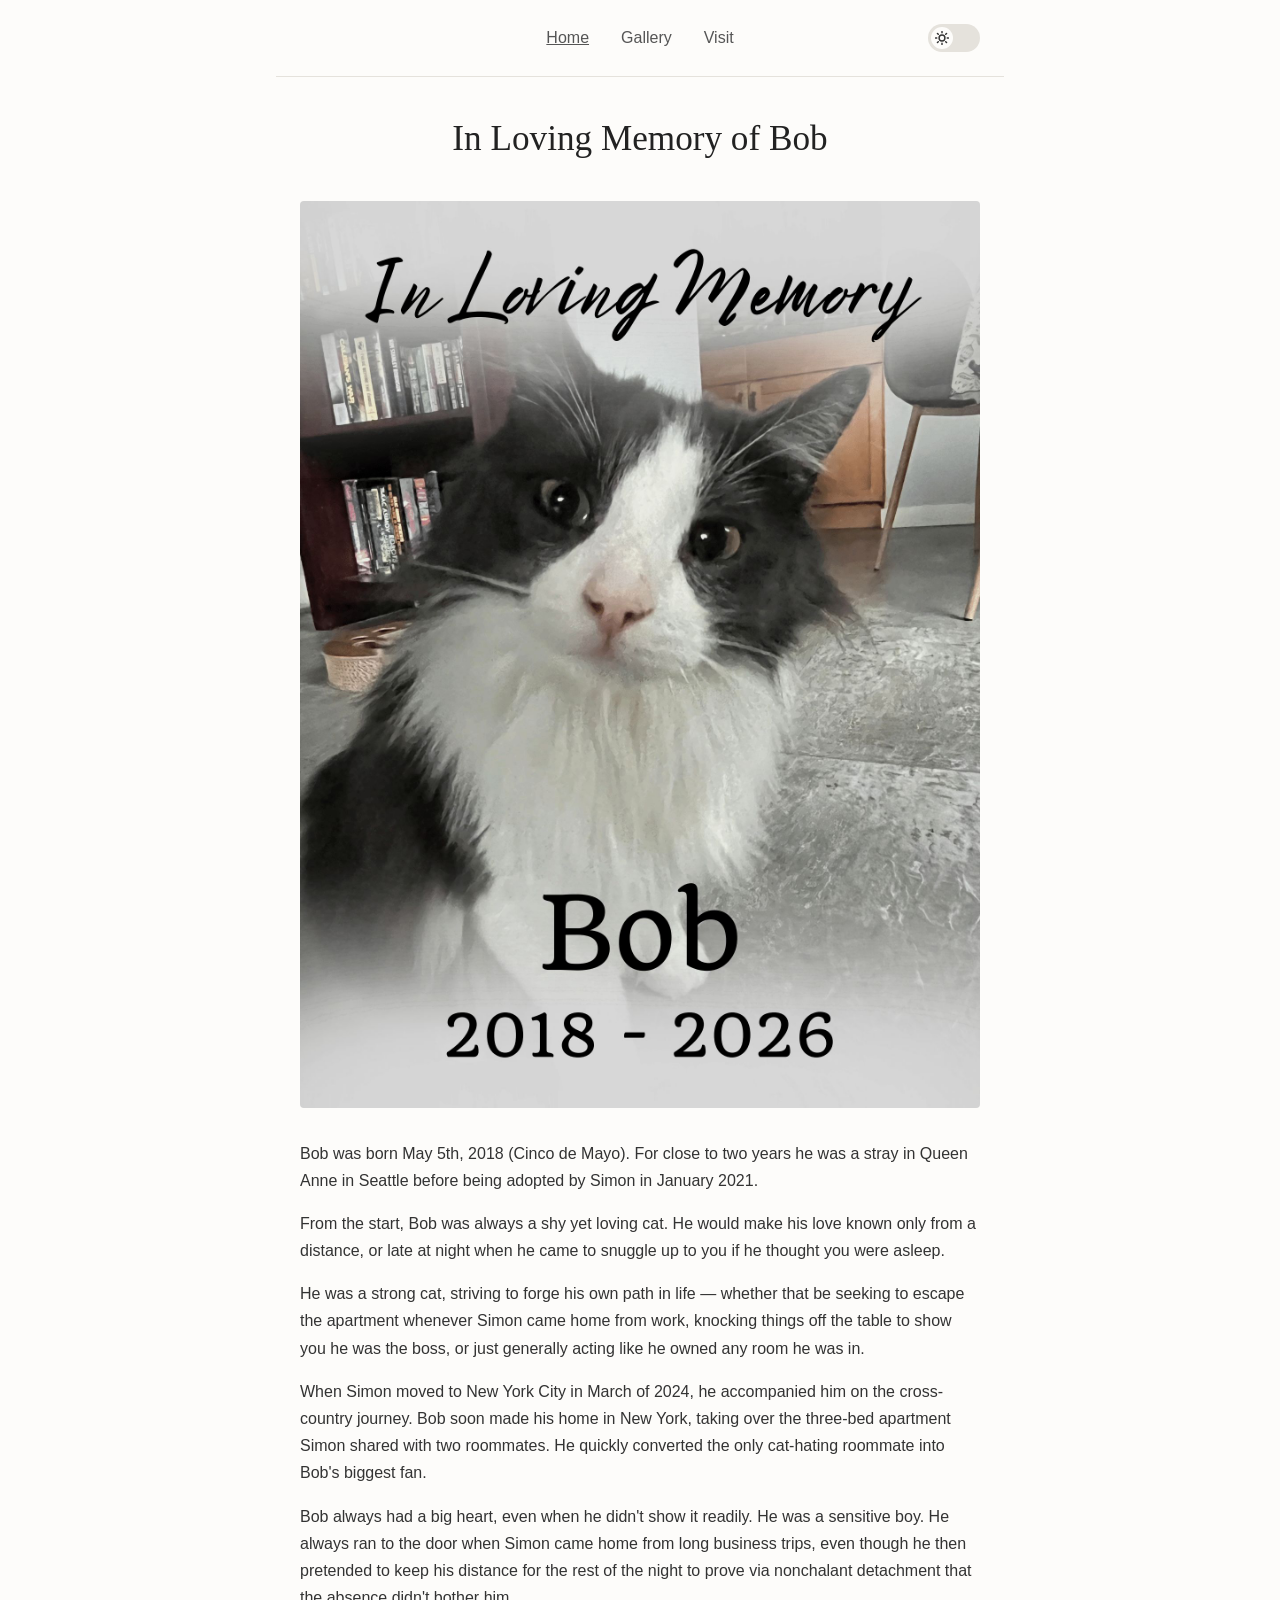
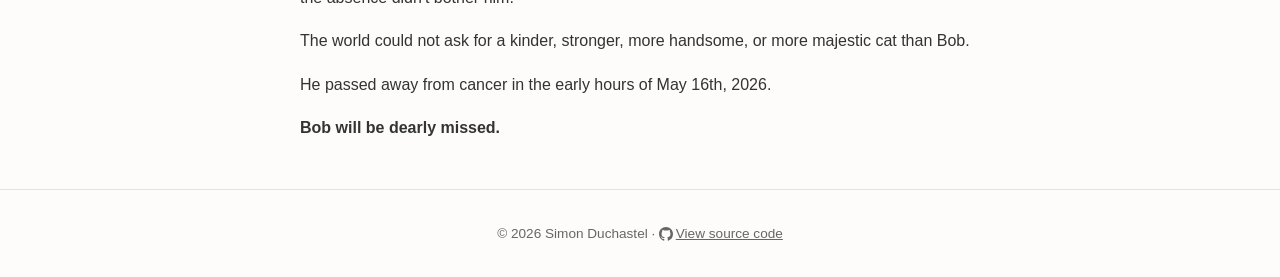
==== index.html @ ce9b36d9 "Underline nav link for the current page (#17)" ====
<!DOCTYPE html>
<html lang="en">
<head>
  <meta charset="UTF-8">
  <meta name="viewport" content="width=device-width, initial-scale=1.0">
  <title>In Memory of Bob</title>
  <script>
  (function() {
    try {
      var saved = localStorage.getItem('theme');
      if (saved === 'dark') document.documentElement.classList.add('dark');
      else if (saved === 'light') document.documentElement.classList.add('light');
      else if (matchMedia('(prefers-color-scheme: dark)').matches)
        document.documentElement.classList.add('dark');
      else
        document.documentElement.classList.add('light');
    } catch (e) {
      if (matchMedia('(prefers-color-scheme: dark)').matches)
        document.documentElement.classList.add('dark');
      else
        document.documentElement.classList.add('light');
    }
  })();
  </script>
  <link rel="stylesheet" href="style.css">
  <noscript>
    <style>
      #theme-toggle {
        display: none;
      }
    </style>
  </noscript>
</head>
<body>
  <nav>
    <div class="nav-links">
      <a href="index.html" aria-current="page">Home</a>
      <a href="gallery.html">Gallery</a>
      <a href="visit.html">Visit</a>
    </div>
    <button id="theme-toggle" type="button" aria-label="Toggle dark mode">
      <span class="switch-thumb">
        <svg class="icon-sun" xmlns="http://www.w3.org/2000/svg" width="14" height="14" viewBox="0 0 24 24" fill="none" stroke="currentColor" stroke-width="2.5" stroke-linecap="round" stroke-linejoin="round"><circle cx="12" cy="12" r="5"/><path d="M12 1v2M12 21v2M4.22 4.22l1.42 1.42M18.36 18.36l1.42 1.42M1 12h2M21 12h2M4.22 19.78l1.42-1.42M18.36 5.64l1.42-1.42"/></svg>
        <svg class="icon-moon" xmlns="http://www.w3.org/2000/svg" width="14" height="14" viewBox="0 0 24 24" fill="none" stroke="currentColor" stroke-width="2.5" stroke-linecap="round" stroke-linejoin="round"><path d="M21 12.79A9 9 0 1 1 11.21 3 7 7 0 0 0 21 12.79z"/></svg>
      </span>
    </button>
  </nav>

  <main>
    <h1>In Loving Memory of Bob</h1>

    <figure class="hero">
      <label for="lb-hero" class="lightbox-trigger">
        <img src="images/in-loving-memory.jpg" alt="Bob">
      </label>
    </figure>

    <input type="checkbox" id="lb-hero" hidden>
    <label for="lb-hero" class="lightbox">
      <span class="lightbox-close">&times;</span>
      <img src="images/in-loving-memory.jpg" alt="Bob">
    </label>

    <p>Bob was born May 5th, 2018 (Cinco de Mayo). For close to two years he was a stray in Queen Anne in Seattle before being adopted by Simon in January 2021.</p>

    <p>From the start, Bob was always a shy yet loving cat. He would make his love known only from a distance, or late at night when he came to snuggle up to you if he thought you were asleep.</p>

    <p>He was a strong cat, striving to forge his own path in life — whether that be seeking to escape the apartment whenever Simon came home from work, knocking things off the table to show you he was the boss, or just generally acting like he owned any room he was in.</p>

    <p>When Simon moved to New York City in March of 2024, he accompanied him on the cross-country journey. Bob soon made his home in New York, taking over the three-bed apartment Simon shared with two roommates. He quickly converted the only cat-hating roommate into Bob's biggest fan.</p>

    <p>Bob always had a big heart, even when he didn't show it readily. He was a sensitive boy. He always ran to the door when Simon came home from long business trips, even though he then pretended to keep his distance for the rest of the night to prove via nonchalant detachment that the absence didn't bother him.</p>

    <p>The world could not ask for a kinder, stronger, more handsome, or more majestic cat than Bob.</p>

    <p>He passed away from cancer in the early hours of May 16th, 2026.</p>
      
    <p><strong>Bob will be dearly missed.</strong></p>
  </main>

  <footer>
    &copy; 2026 Simon Duchastel ·
    <a href="https://github.com/simon-duchastel/bob-memorial" target="_blank" rel="noopener noreferrer">
      <svg class="github-icon" xmlns="http://www.w3.org/2000/svg" width="14" height="14" viewBox="0 0 16 16" fill="currentColor">
        <path d="M8 0C3.58 0 0 3.58 0 8c0 3.54 2.29 6.53 5.47 7.59.4.07.55-.17.55-.38 0-.19-.01-.82-.01-1.49-2.01.37-2.53-.49-2.69-.94-.09-.23-.48-.94-.82-1.13-.28-.15-.68-.52-.01-.53.63-.01 1.08.58 1.23.82.72 1.21 1.87.87 2.33.66.07-.52.28-.87.51-1.07-1.78-.2-3.64-.89-3.64-3.95 0-.87.31-1.59.82-2.15-.08-.2-.36-1.02.08-2.12 0 0 .67-.21 2.2.82.64-.18 1.32-.27 2-.27.68 0 1.36.09 2 .27 1.53-1.04 2.2-.82 2.2-.82.44 1.1.16 1.92.08 2.12.51.56.82 1.28.82 2.15 0 3.07-1.87 3.75-3.65 3.95.29.25.54.73.54 1.48 0 1.07-.01 1.93-.01 2.2 0 .21.15.46.55.38A8.013 8.013 0 0016 8c0-4.42-3.58-8-8-8z"/>
      </svg>View source code
    </a>
  </footer>
  <script src="theme.js"></script>
</body>
</html>
---- style.css ----
:root {
  --bg: #fdfcfa;
  --text: #333;
  --heading: #222;
  --muted: #666;
  --nav: #555;
  --border: #e5e2dc;
  --link: #2c5aa0;
  --nav-hover: #000;
  --lightbox-bg: rgba(0, 0, 0, 0.72);
  --lightbox-close: #fff;
}

@media (prefers-color-scheme: dark) {
  :root {
    --bg: #1a1a1a;
    --text: #d5d0c8;
    --heading: #e5e2dc;
    --muted: #999;
    --nav: #aaa;
    --border: #3a3530;
    --link: #7aa8e0;
    --nav-hover: #fff;
    --lightbox-bg: rgba(0, 0, 0, 0.92);
    --lightbox-close: #fff;
  }
}

:root.dark {
  --bg: #1a1a1a;
  --text: #d5d0c8;
  --heading: #e5e2dc;
  --muted: #999;
  --nav: #aaa;
  --border: #3a3530;
  --link: #7aa8e0;
  --nav-hover: #fff;
  --lightbox-bg: rgba(0, 0, 0, 0.92);
  --lightbox-close: #fff;
}

:root.light {
  --bg: #fdfcfa;
  --text: #333;
  --heading: #222;
  --muted: #666;
  --nav: #555;
  --border: #e5e2dc;
  --link: #2c5aa0;
  --nav-hover: #000;
  --lightbox-bg: rgba(0, 0, 0, 0.72);
  --lightbox-close: #fff;
}

body {
  font-family: -apple-system, BlinkMacSystemFont, "Segoe UI", Roboto, sans-serif;
  line-height: 1.7;
  color: var(--text);
  background: var(--bg);
  margin: 0;
  padding: 0;
}

nav {
  max-width: 680px;
  margin: 0 auto;
  padding: 1.5rem;
  display: grid;
  grid-template-columns: 1fr auto 1fr;
  align-items: center;
  border-bottom: 1px solid var(--border);
}

.nav-links {
  grid-column: 2;
  display: flex;
  justify-content: center;
  gap: 2rem;
}

nav a {
  color: var(--nav);
  text-decoration: none;
  font-weight: 500;
}

nav a:hover {
  color: var(--nav-hover);
  text-decoration: underline;
}

nav a[aria-current="page"] {
  text-decoration: underline;
}

#theme-toggle {
  grid-column: 3;
  justify-self: end;
  position: relative;
  width: 52px;
  height: 28px;
  border-radius: 28px;
  border: none;
  background: var(--border);
  cursor: pointer;
  padding: 0;
}

#theme-toggle:hover {
  opacity: 0.9;
}

.switch-thumb {
  position: absolute;
  top: 3px;
  left: 3px;
  width: 22px;
  height: 22px;
  border-radius: 50%;
  background: var(--bg);
  display: flex;
  align-items: center;
  justify-content: center;
}

#theme-toggle svg {
  position: absolute;
  opacity: 0;
  color: var(--text);
}

html:not(.dark) #theme-toggle .icon-sun {
  opacity: 1;
}

html.dark #theme-toggle .icon-moon {
  opacity: 1;
}

html.dark #theme-toggle {
  background: #555;
}

html.theme-ready #theme-toggle {
  transition: background 0.3s;
}

html.theme-ready #theme-toggle svg {
  transition: opacity 0.2s;
}

html.theme-ready .switch-thumb {
  transition: transform 0.3s cubic-bezier(0.4, 0.0, 0.2, 1);
}

html.dark #theme-toggle .switch-thumb {
  transform: translateX(24px);
}

main {
  max-width: 680px;
  margin: 0 auto;
  padding: 2rem 1.5rem;
}

h1, h2 {
  font-family: Georgia, "Times New Roman", serif;
  text-align: center;
  font-weight: normal;
  color: var(--heading);
}

h1 {
  margin-top: 0;
  font-size: 2.2rem;
}

img {
  max-width: 100%;
  height: auto;
  display: block;
  border-radius: 4px;
}

figure {
  margin: 2rem 0;
}

figcaption {
  text-align: center;
  font-size: 0.9rem;
  color: var(--muted);
  margin-top: 0.5rem;
}

.hero {
  margin: 2rem 0;
}

.gallery img {
  margin: 0 auto 2rem;
}

a {
  color: var(--link);
}

footer {
  text-align: center;
  padding: 2rem;
  font-size: 0.85rem;
  color: var(--muted);
  border-top: 1px solid var(--border);
}

footer a {
  color: inherit;
}

footer .github-icon {
  vertical-align: middle;
  margin-right: 0.2em;
}

.lightbox-trigger {
  display: block;
  cursor: zoom-in;
}

.lightbox {
  display: none;
  position: fixed;
  inset: 0;
  background: var(--lightbox-bg);
  z-index: 100;
  justify-content: center;
  align-items: center;
  padding: 2rem;
  cursor: default;
}

input[type="checkbox"]:checked + .lightbox {
  display: flex;
}

.lightbox img {
  max-width: 100%;
  max-height: 100%;
  object-fit: contain;
  border-radius: 4px;
}

.lightbox-close {
  position: absolute;
  top: 1rem;
  right: 1.5rem;
  color: var(--lightbox-close);
  font-size: 2rem;
  opacity: 0.8;
  line-height: 1;
  cursor: pointer;
}

.lightbox:hover .lightbox-close {
  opacity: 1;
}
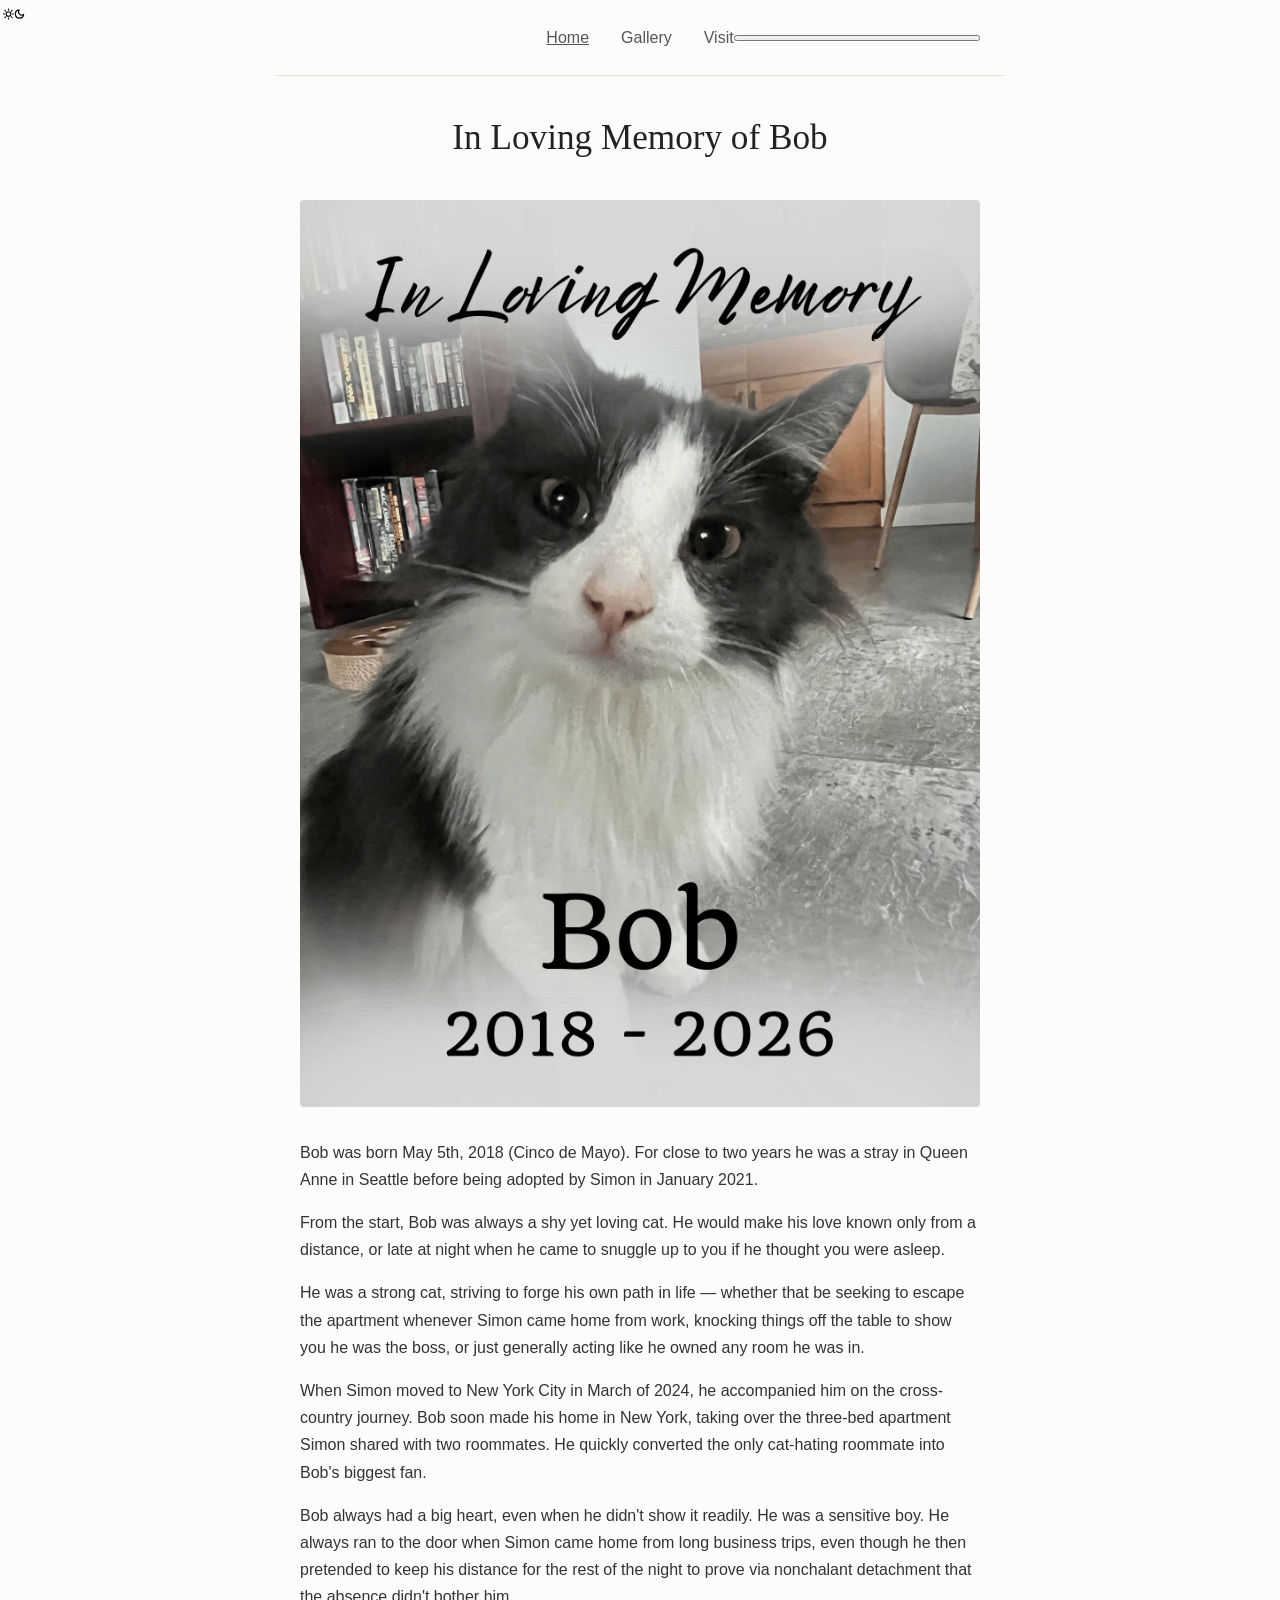
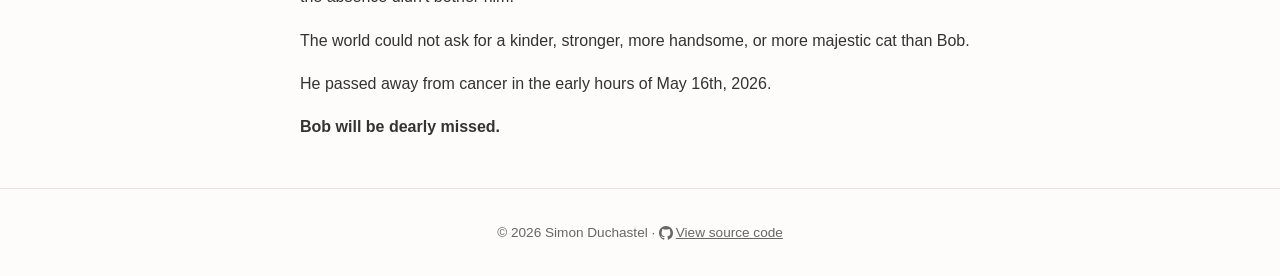
==== commit e9827c7d: "Extract lightbox Escape handler into lightbox.js (#19)" ====
--- a/index.html
+++ b/index.html
@@ -86,6 +86,7 @@
       </svg>View source code
     </a>
   </footer>
+  <script src="lightbox.js"></script>
   <script src="theme.js"></script>
 </body>
 </html>
--- a/style.css
+++ b/style.css
@@ -11,22 +11,7 @@
   --lightbox-close: #fff;
 }
 
-@media (prefers-color-scheme: dark) {
-  :root {
-    --bg: #1a1a1a;
-    --text: #d5d0c8;
-    --heading: #e5e2dc;
-    --muted: #999;
-    --nav: #aaa;
-    --border: #3a3530;
-    --link: #7aa8e0;
-    --nav-hover: #fff;
-    --lightbox-bg: rgba(0, 0, 0, 0.92);
-    --lightbox-close: #fff;
-  }
-}
-
-:root.dark {
+:root:has(#theme-toggle:checked) {
   --bg: #1a1a1a;
   --text: #d5d0c8;
   --heading: #e5e2dc;
@@ -39,19 +24,6 @@
   --lightbox-close: #fff;
 }
 
-:root.light {
-  --bg: #fdfcfa;
-  --text: #333;
-  --heading: #222;
-  --muted: #666;
-  --nav: #555;
-  --border: #e5e2dc;
-  --link: #2c5aa0;
-  --nav-hover: #000;
-  --lightbox-bg: rgba(0, 0, 0, 0.72);
-  --lightbox-close: #fff;
-}
-
 body {
   font-family: -apple-system, BlinkMacSystemFont, "Segoe UI", Roboto, sans-serif;
   line-height: 1.7;
@@ -93,7 +65,7 @@
   text-decoration: underline;
 }
 
-#theme-toggle {
+.theme-toggle {
   grid-column: 3;
   justify-self: end;
   position: relative;
@@ -106,7 +78,20 @@
   padding: 0;
 }
 
-#theme-toggle:hover {
+.theme-toggle input {
+  position: absolute;
+  inset: 0;
+  opacity: 0;
+  margin: 0;
+  cursor: pointer;
+}
+
+.theme-toggle:has(input:focus-visible) {
+  outline: 2px solid var(--link);
+  outline-offset: 2px;
+}
+
+.theme-toggle:hover {
   opacity: 0.9;
 }
 
@@ -121,40 +106,35 @@
   display: flex;
   align-items: center;
   justify-content: center;
-}
-
-#theme-toggle svg {
+  transition: transform 0.3s cubic-bezier(0.4, 0.0, 0.2, 1);
+}
+
+:root:has(#theme-toggle:checked) .switch-thumb {
+  transform: translateX(24px);
+}
+
+.theme-toggle svg {
   position: absolute;
   opacity: 0;
   color: var(--text);
-}
-
-html:not(.dark) #theme-toggle .icon-sun {
+  transition: opacity 0.2s;
+}
+
+.theme-toggle .icon-sun {
   opacity: 1;
 }
 
-html.dark #theme-toggle .icon-moon {
+:root:has(#theme-toggle:checked) .theme-toggle .icon-moon {
   opacity: 1;
 }
 
-html.dark #theme-toggle {
+:root:has(#theme-toggle:checked) .theme-toggle .icon-sun {
+  opacity: 0;
+}
+
+:root:has(#theme-toggle:checked) .theme-toggle {
   background: #555;
-}
-
-html.theme-ready #theme-toggle {
   transition: background 0.3s;
-}
-
-html.theme-ready #theme-toggle svg {
-  transition: opacity 0.2s;
-}
-
-html.theme-ready .switch-thumb {
-  transition: transform 0.3s cubic-bezier(0.4, 0.0, 0.2, 1);
-}
-
-html.dark #theme-toggle .switch-thumb {
-  transform: translateX(24px);
 }
 
 main {
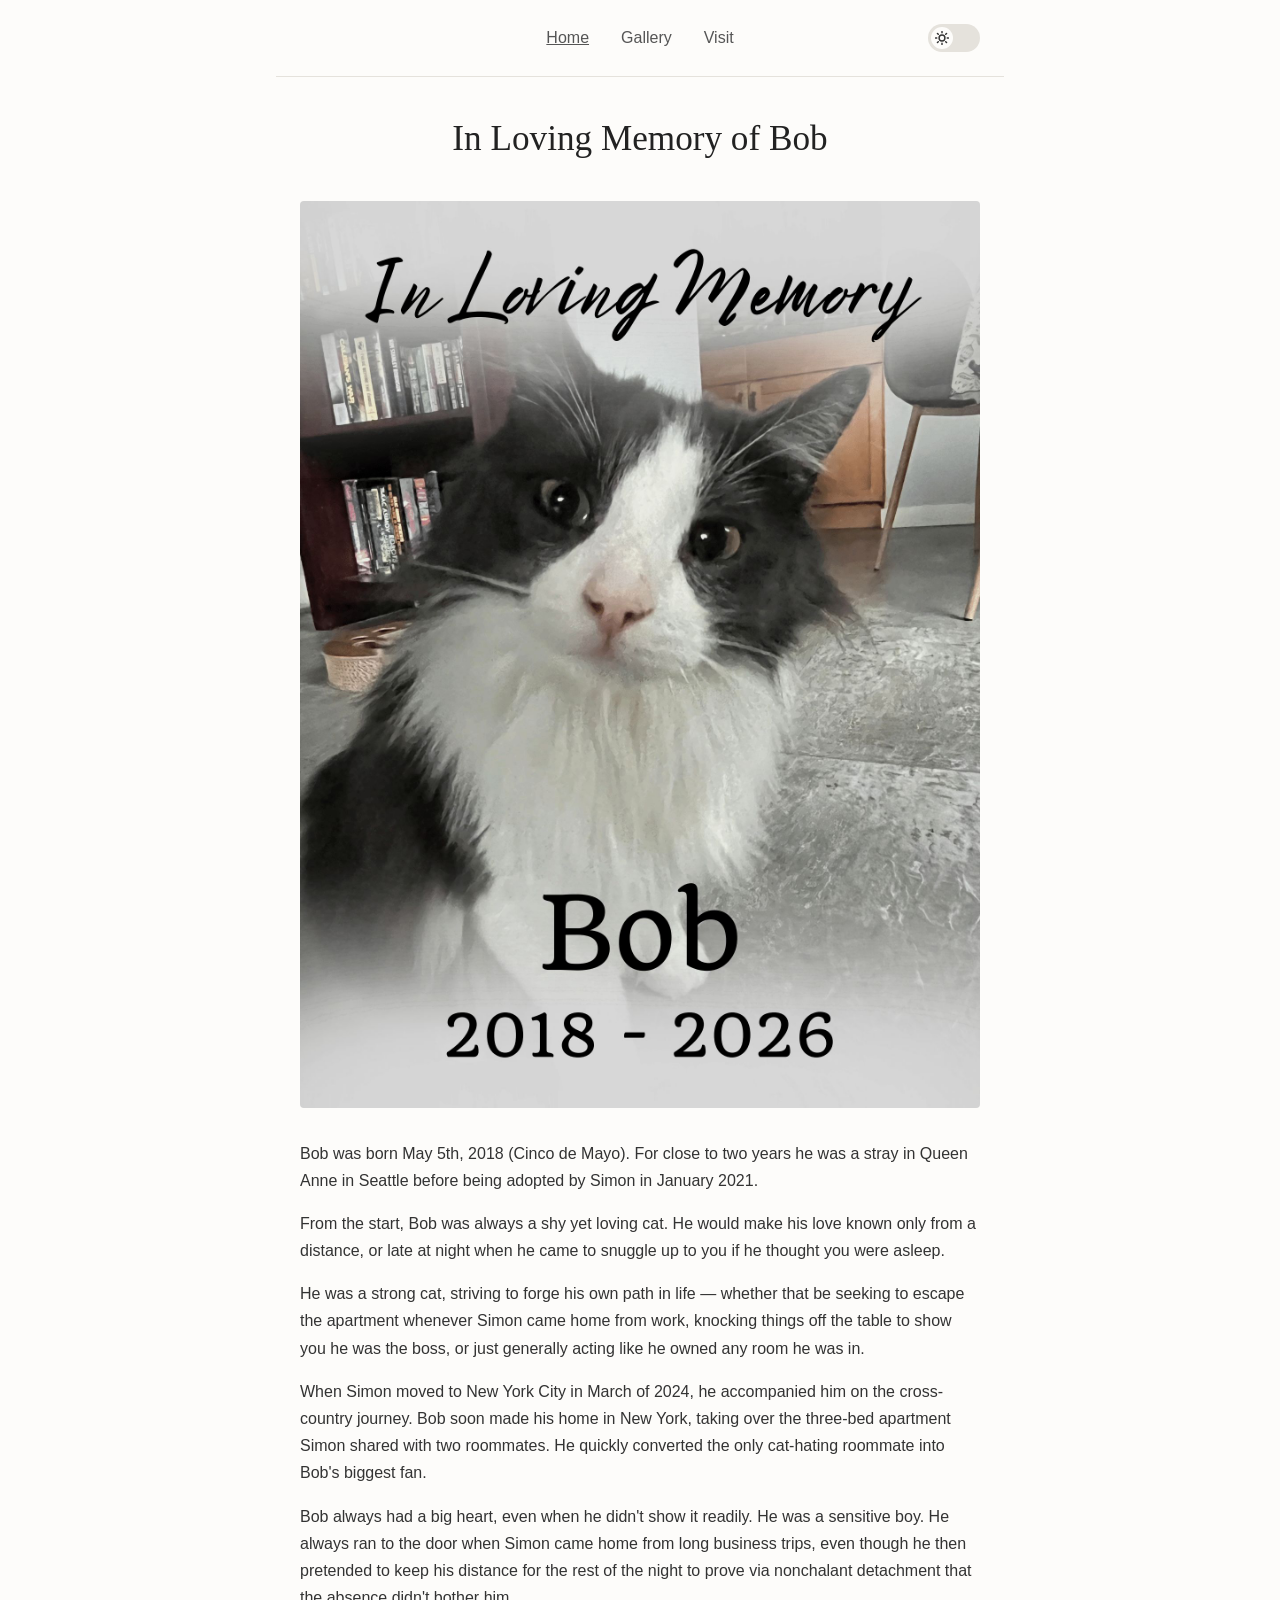
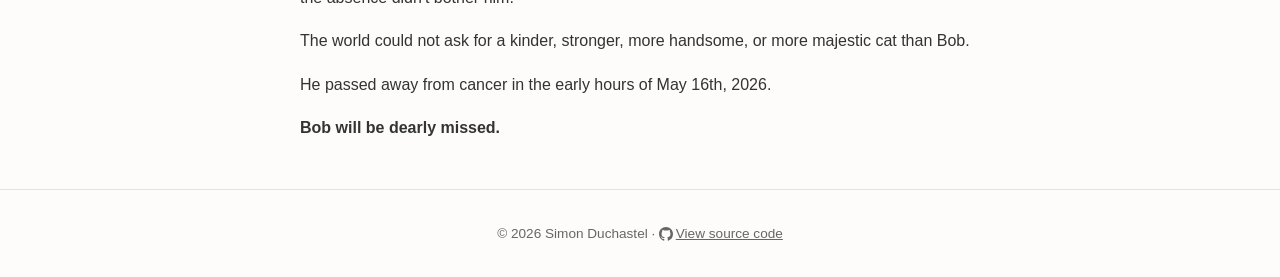
==== commit 7d160afd: "Persist theme choice in localStorage as a progressive enhancement Restores the saved choice to the c" ====
--- a/index.html
+++ b/index.html
@@ -4,32 +4,7 @@
   <meta charset="UTF-8">
   <meta name="viewport" content="width=device-width, initial-scale=1.0">
   <title>In Memory of Bob</title>
-  <script>
-  (function() {
-    try {
-      var saved = localStorage.getItem('theme');
-      if (saved === 'dark') document.documentElement.classList.add('dark');
-      else if (saved === 'light') document.documentElement.classList.add('light');
-      else if (matchMedia('(prefers-color-scheme: dark)').matches)
-        document.documentElement.classList.add('dark');
-      else
-        document.documentElement.classList.add('light');
-    } catch (e) {
-      if (matchMedia('(prefers-color-scheme: dark)').matches)
-        document.documentElement.classList.add('dark');
-      else
-        document.documentElement.classList.add('light');
-    }
-  })();
-  </script>
   <link rel="stylesheet" href="style.css">
-  <noscript>
-    <style>
-      #theme-toggle {
-        display: none;
-      }
-    </style>
-  </noscript>
 </head>
 <body>
   <nav>
@@ -38,12 +13,13 @@
       <a href="gallery.html">Gallery</a>
       <a href="visit.html">Visit</a>
     </div>
-    <button id="theme-toggle" type="button" aria-label="Toggle dark mode">
+    <label class="theme-toggle" for="theme-toggle">
+      <input type="checkbox" id="theme-toggle" aria-label="Toggle dark mode">
       <span class="switch-thumb">
         <svg class="icon-sun" xmlns="http://www.w3.org/2000/svg" width="14" height="14" viewBox="0 0 24 24" fill="none" stroke="currentColor" stroke-width="2.5" stroke-linecap="round" stroke-linejoin="round"><circle cx="12" cy="12" r="5"/><path d="M12 1v2M12 21v2M4.22 4.22l1.42 1.42M18.36 18.36l1.42 1.42M1 12h2M21 12h2M4.22 19.78l1.42-1.42M18.36 5.64l1.42-1.42"/></svg>
         <svg class="icon-moon" xmlns="http://www.w3.org/2000/svg" width="14" height="14" viewBox="0 0 24 24" fill="none" stroke="currentColor" stroke-width="2.5" stroke-linecap="round" stroke-linejoin="round"><path d="M21 12.79A9 9 0 1 1 11.21 3 7 7 0 0 0 21 12.79z"/></svg>
       </span>
-    </button>
+    </label>
   </nav>
 
   <main>
@@ -87,6 +63,12 @@
     </a>
   </footer>
   <script src="lightbox.js"></script>
-  <script src="theme.js"></script>
+  <script>
+    var theme = document.getElementById('theme-toggle');
+    if (localStorage.getItem('theme') === 'dark') theme.checked = true;
+    theme.addEventListener('change', function() {
+      localStorage.setItem('theme', theme.checked ? 'dark' : 'light');
+    });
+  </script>
 </body>
 </html>
